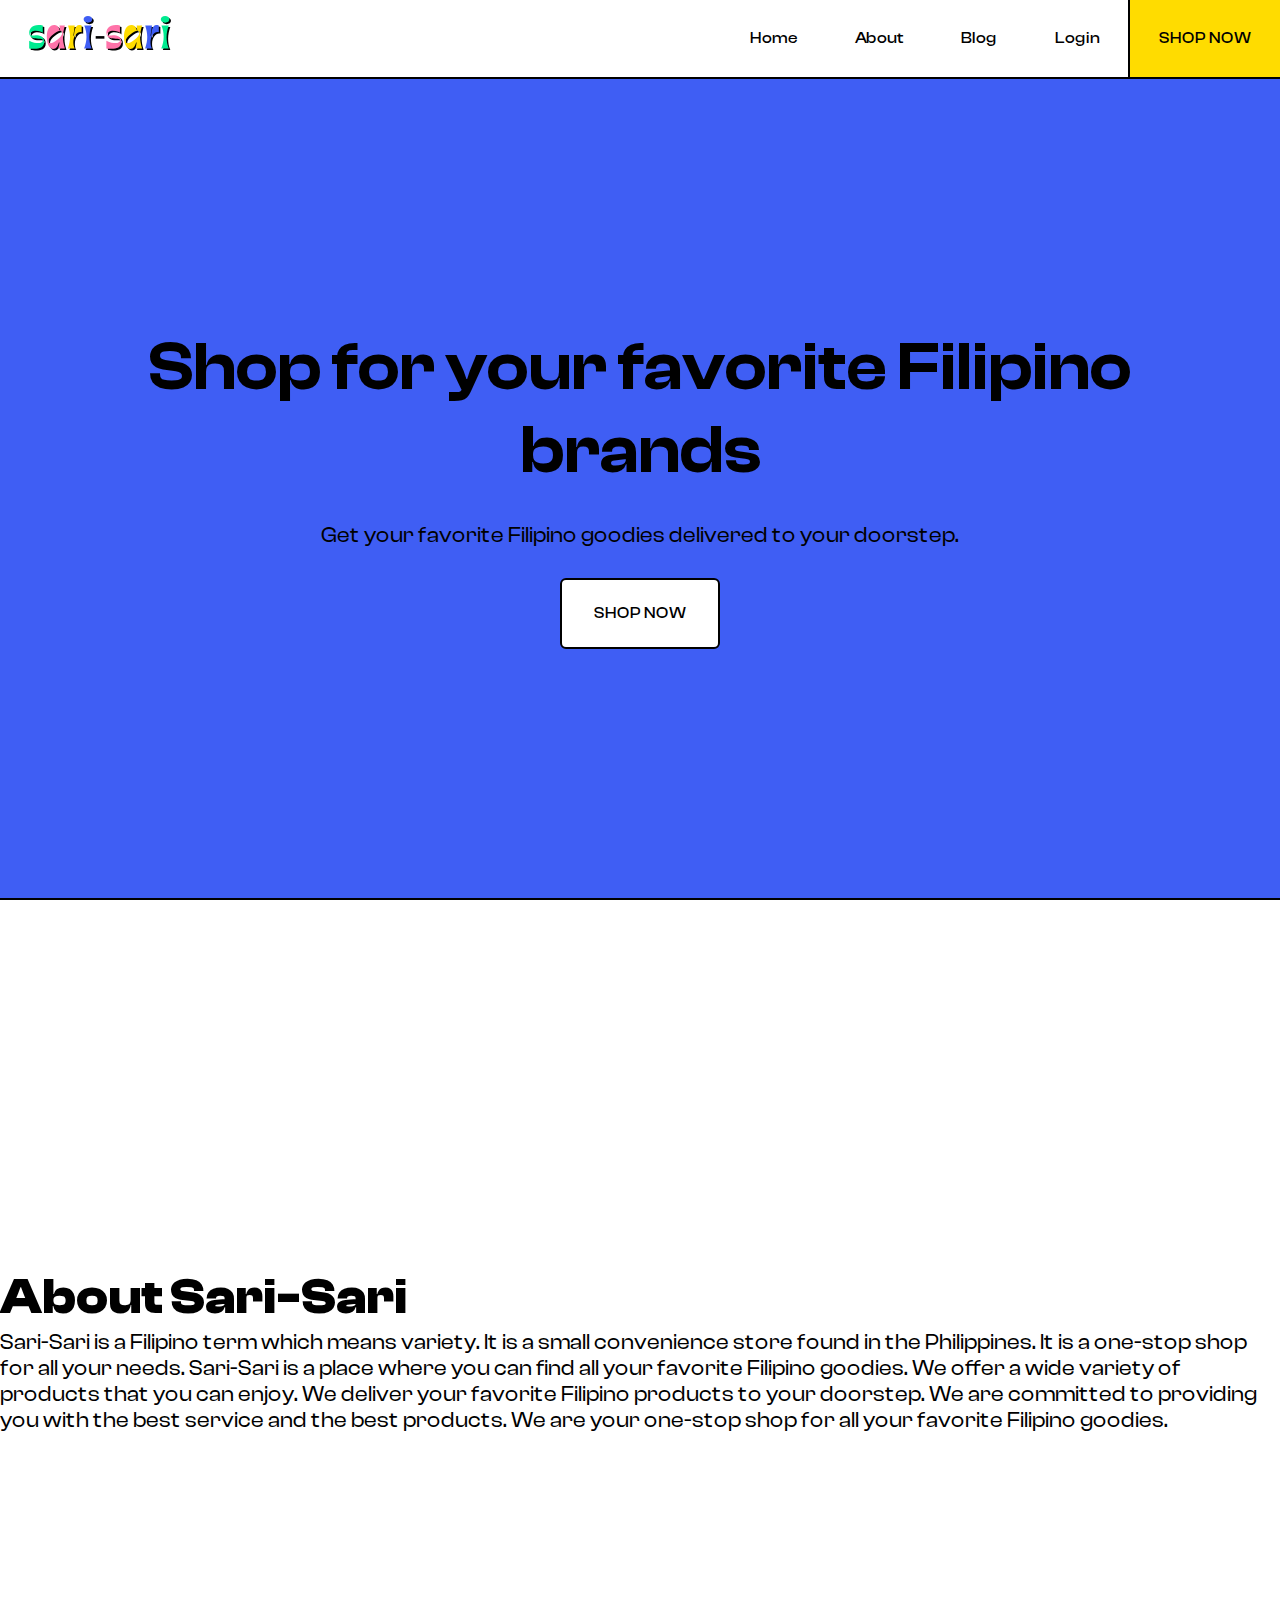
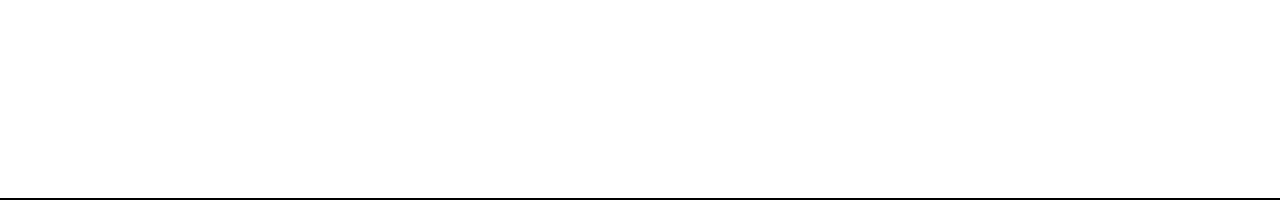
==== index.html @ 9cb16bab "Finished set-up and initial design of homepage" ====
<!DOCTYPE html>
<html lang="en">
<head>
  <meta charset="UTF-8">
  <meta name="viewport" content="width=device-width, initial-scale=1.0">
  <title>Sari-Sari | Your Local Webstore</title>

  <link rel="stylesheet" href="styles/general.css">
  <link rel="stylesheet" href="styles/index.css">
</head>
<body>
  <header>
    <nav>
      <div class="logo">
        <img src="images/sari-sari-logo2.svg" alt="Sari-Sari Logo">
      </div>
      <div class="nav-links flex-center">
        <a href="#">Home</a>
        <a href="#">About</a>
        <a href="#">Blog</a>
        <a href="#">Login</a>
        <a href="#">SHOP NOW</a>
      </div>
    </nav>
  </header>

  <main>
    <section class="hero one-panel flex-center">
      <div class="hero-text">
        <h1>Shop for your favorite Filipino brands</h1>
        <h5>Get your favorite Filipino goodies delivered to your doorstep.</h5>
      </div>
      <a href="#" class="btn">SHOP NOW</a>
      <!-- <div class="hero-image">
        <img src="images/hero-image.png" alt="Filipino snacks and drinks">
      </div> -->
    </section>

    <section class="about one-panel flex-center">
      <div class="about-text">
        <h2>About Sari-Sari</h2>
        <h5>Sari-Sari is a Filipino term which means variety. It is a small convenience store found in the Philippines. It is a one-stop shop for all your needs. Sari-Sari is a place where you can find all your favorite Filipino goodies. We offer a wide variety of products that you can enjoy. We deliver your favorite Filipino products to your doorstep. We are committed to providing you with the best service and the best products. We are your one-stop shop for all your favorite Filipino goodies.</h5>
      </div>
      <!-- <div class="about-image">
        <img src="images/about-image.png" alt="Filipino snacks and drinks">
      </div> -->
    </section>
  </main>
</body>
</html>
---- styles/general.css ----
/* *Clash Display Font by Indian Type Foundry under the ITF license. */
@import url('clash-display.css');

:root {
  /* ?Color Palette */
  --black: #000;
  --white: #fff;
  --green: #00EB90;
  --pink: #FF73A9;
  --yellow: #FFDC00;
  --blue: #3F5EF4;
}


/* *General Style Reset and Default */
* {
  margin: 0;
  padding: 0;
  box-sizing: border-box;
  text-rendering: optimizeLegibility;
}

h1 {font-size: 4.210rem; font-weight: 600;}

h2 {font-size: 3.158rem;}

h3 {font-size: 2.369rem;}

h4 {font-size: 1.777rem;}

h5 {font-size: 1.333rem; font-weight: 450;}

small {font-size: 0.750rem;}

body {
  font-size: 100%;
  font-family: 'ClashDisplay-Variable', fallback, sans-serif;
}

a {
  text-decoration: none;
  color: inherit;
}


/* *Reusable Styles and Components */
.flex-center {
  display: flex;
  justify-content: center;
  align-items: center;
}

.one-panel {
  height: 100vh;
  width: 100vw;
  border-bottom: 2px solid var(--black);
}

.btn {
  display: inline-block;
  padding: 1.5rem 2rem;
  background-color: var(--white);
  color: var(--black);
  font-weight: 500;
  border: 2px solid var(--black);
  border-radius: 6px;
  cursor: pointer;
  transition: all cubic-bezier(0.4, 0, 0.2, 1) 0.15s;
}

.btn:hover {
  background-color: var(--yellow);
  box-shadow: 6px 6px 0 var(--black);
  transform: translate(-6px, -6px); 
}
---- styles/index.css ----
/* *Navigation Bar and Menu */
.logo {
  width: 170px;
  margin: 0 1rem;
}

.logo img {
  width: 100%;
  height: auto;
}

header {
  position: fixed;
  width: 100%;
  z-index: 999;
}

nav {
  display: flex;
  justify-content: space-between;
  align-items: center;
  background-color: var(--white);
  border-bottom: var(--black) 2px solid;
}

.nav-links a {
  padding: 1.8rem;
  font-weight: 500;
}

.nav-links a:last-child {
  border-left: var(--black) 2px solid;
  background-color: var(--yellow);
}

.nav-links a:hover {
  background-color: var(--black);
  color: var(--white);
}

/* *Hero Section Styles */
.hero {
  background-color: var(--blue);
  flex-direction: column;
}

.hero-text {
  margin-top: 3rem;
}

.hero-text h1,
.hero-text h5{
  text-align: center;
  margin: 1.8rem;
}

.hero-text h5 {
  line-height: 1.8rem;
}
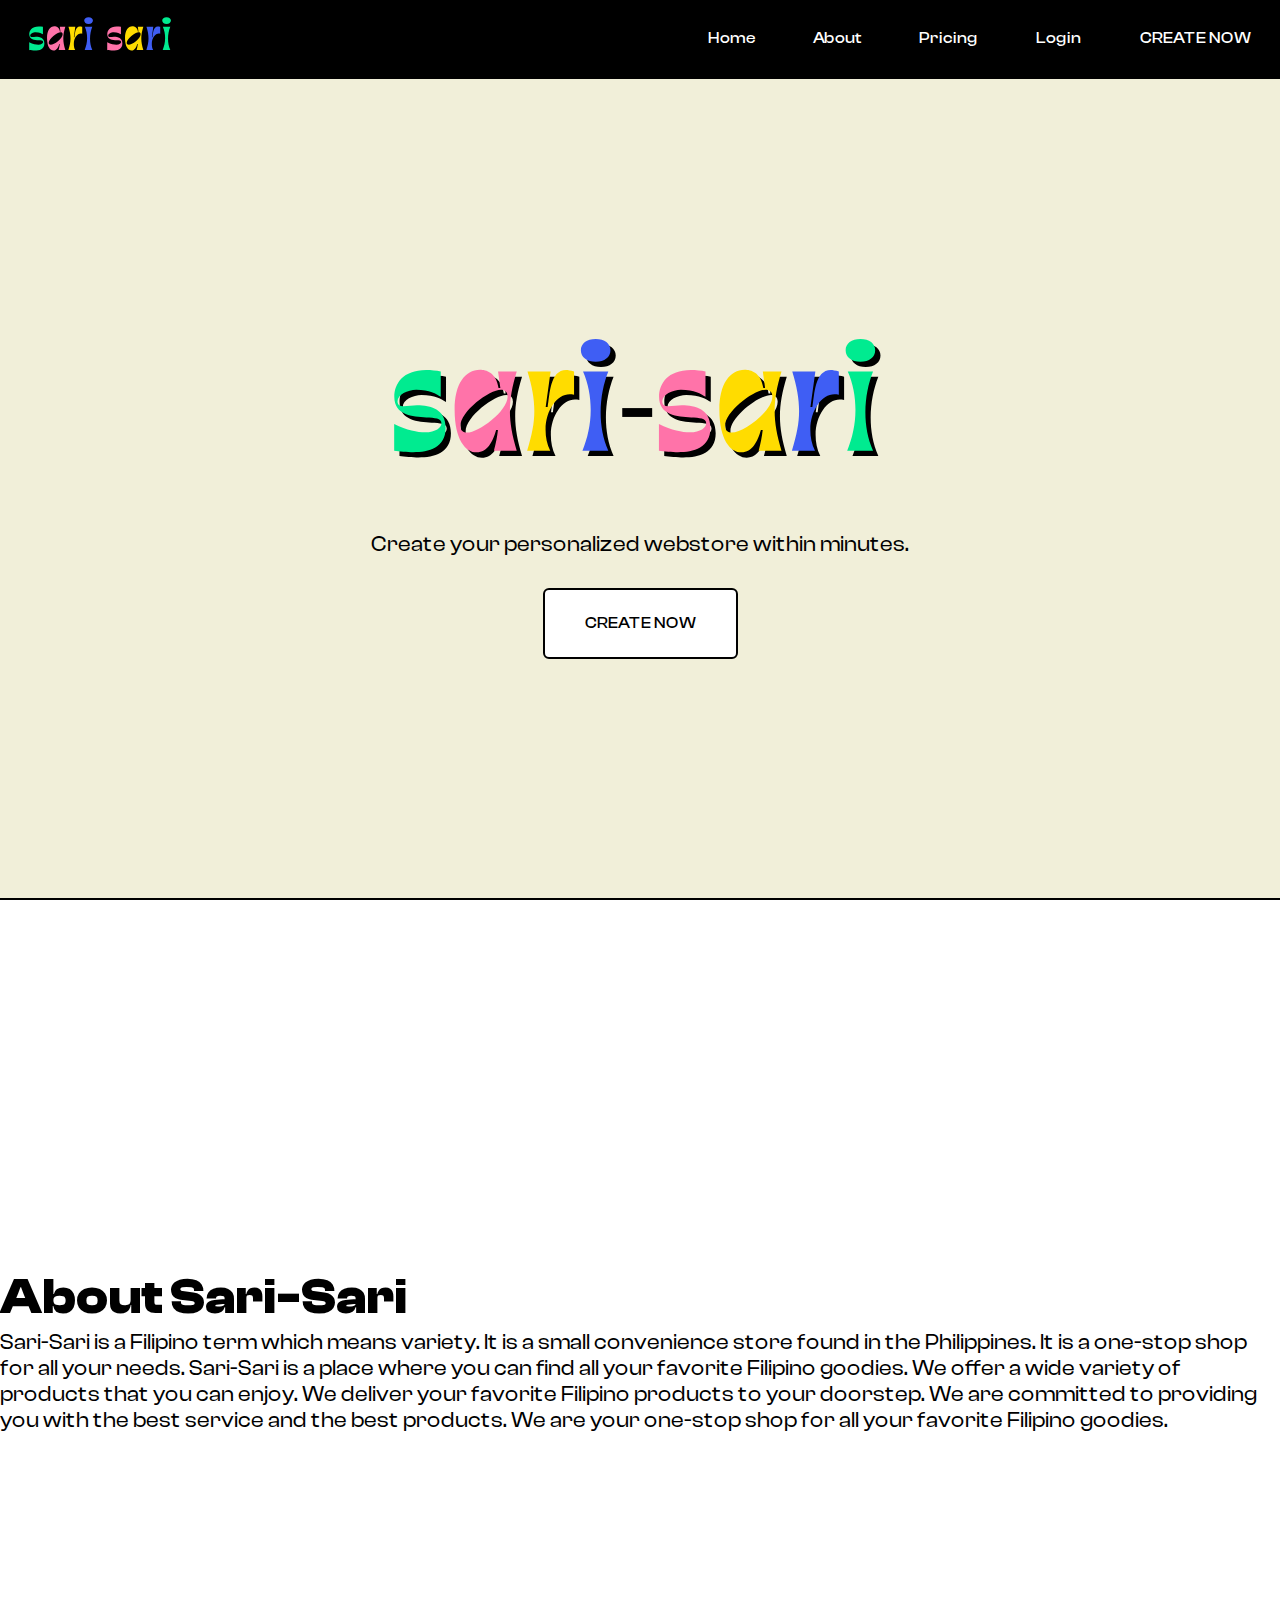
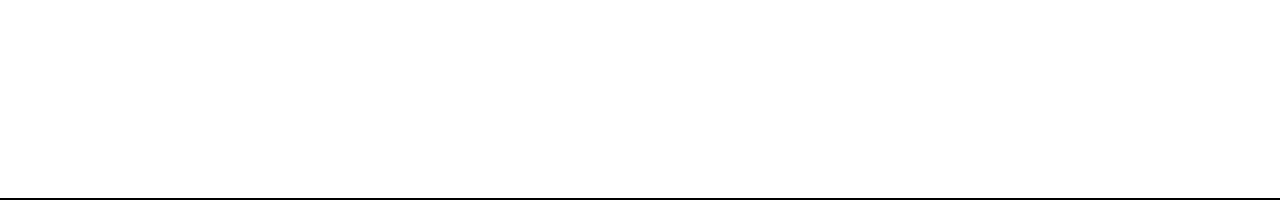
==== commit 05cb7ceb: "For techno pitch" ====
--- a/index.html
+++ b/index.html
@@ -9,17 +9,20 @@
   <link rel="stylesheet" href="styles/index.css">
 </head>
 <body>
+  <!-- <div class="loader">
+    <div class="txt">Sari-Sari</div>
+  </div> -->
   <header>
     <nav>
       <div class="logo">
-        <img src="images/sari-sari-logo2.svg" alt="Sari-Sari Logo">
+        <img src="images/sari-sari-logo.svg" alt="Sari-Sari Logo">
       </div>
       <div class="nav-links flex-center">
         <a href="#">Home</a>
         <a href="#">About</a>
-        <a href="#">Blog</a>
+        <a href="#">Pricing</a>
         <a href="#">Login</a>
-        <a href="#">SHOP NOW</a>
+        <a href="./redirect.html">CREATE NOW</a>
       </div>
     </nav>
   </header>
@@ -27,10 +30,10 @@
   <main>
     <section class="hero one-panel flex-center">
       <div class="hero-text">
-        <h1>Shop for your favorite Filipino brands</h1>
-        <h5>Get your favorite Filipino goodies delivered to your doorstep.</h5>
+        <img src="images/sari-sari-logo2.svg" alt="Sari-Sari Logo">
+        <h5>Create your personalized webstore within minutes.</h5>
       </div>
-      <a href="#" class="btn">SHOP NOW</a>
+      <a href="./redirect.html" class="btn">CREATE NOW</a>
       <!-- <div class="hero-image">
         <img src="images/hero-image.png" alt="Filipino snacks and drinks">
       </div> -->
--- a/styles/general.css
+++ b/styles/general.css
@@ -58,7 +58,7 @@
 
 .btn {
   display: inline-block;
-  padding: 1.5rem 2rem;
+  padding: 1.5rem 2.5rem;
   background-color: var(--white);
   color: var(--black);
   font-weight: 500;
@@ -72,4 +72,134 @@
   background-color: var(--yellow);
   box-shadow: 6px 6px 0 var(--black);
   transform: translate(-6px, -6px); 
-}+}
+
+.loader {
+  position: fixed;
+  top: -1%;
+  left: -1%;
+  right: -1%;
+  bottom: -1%;
+  z-index: 99999;
+  background-color: #f1efd9; }
+  .loader .txt {
+    position: absolute;
+    top: 50%;
+    left: 50%;
+    -webkit-transform: translate(-50%, -50%);
+        -ms-transform: translate(-50%, -50%);
+            transform: translate(-50%, -50%);
+    text-align: center;
+    font-family: 'ClashDisplay-Regular', Arial, Helvetica, sans-serif;
+    font-weight: normal;
+    font-variation-settings: "wght" 560, "wdth" 170, "ital" 50;
+    font-size: 4.16667em;
+    /* -- @include break(mobile)-- */
+    color: #A238FF;
+    -webkit-animation: txtAnim 4s 0.5s linear infinite;
+            animation: txtAnim 4s 0.5s linear infinite;
+    -webkit-transform-style: preserve-3d;
+            transform-style: preserve-3d; }
+    @supports (font-variation-settings: normal) {
+      .loader .txt {
+        font-family: 'ClashDisplay-Variable', Arial, Helvetica, sans-serif;
+        font-weight: normal; } }
+    @media only screen and (max-width: 768px) {
+      .loader .txt {
+        font-size: 2.08333em; } }
+
+.transition {
+  position: fixed;
+  top: -1%;
+  left: -1%;
+  right: -1%;
+  bottom: -1%;
+  z-index: 99999;
+  background-color: #EFEFEF;
+  display: none; }
+  .transition .txt {
+    position: absolute;
+    top: 50%;
+    left: 50%;
+    -webkit-transform: translate(-50%, -50%);
+        -ms-transform: translate(-50%, -50%);
+            transform: translate(-50%, -50%);
+    text-align: center;
+    font-family: 'ClashDisplay-Regular', Arial, Helvetica, sans-serif;
+    font-weight: normal;
+    font-variation-settings: "wght" 560, "wdth" 170, "ital" 50;
+    font-size: 4.16667em;
+    /* -- @include break(mobile)-- */
+    color: #232323;
+    -webkit-animation: txtAnimT 4s 0.2s linear infinite;
+            animation: txtAnimT 4s 0.2s linear infinite;
+    -webkit-transform-style: preserve-3d;
+            transform-style: preserve-3d;
+    white-space: nowrap; }
+    @supports (font-variation-settings: normal) {
+      .transition .txt {
+        font-family: 'ClashDisplay-Variable', Arial, Helvetica, sans-serif;
+        font-weight: normal; } }
+    @media only screen and (max-width: 768px) {
+      .transition .txt {
+        font-size: 2.08333em; } }
+
+@keyframes txtAnim {
+  0% {
+    font-variation-settings: "wght" 560, "wdth" 170, "ital" 50;
+    color: #A238FF; }
+  15% {
+    font-variation-settings: "wght" 560, "wdth" 170, "ital" 50;
+    color: #A238FF; }
+  20% {
+    font-variation-settings: "wght" 560, "wdth" 70, "ital" 50;
+    color: #23D78C; }
+  35% {
+    font-variation-settings: "wght" 560, "wdth" 70, "ital" 50;
+    color: #23D78C; }
+  40% {
+    font-variation-settings: "wght" 440, "wdth" 120, "ital" 0;
+    color: #FF1E0A; }
+  55% {
+    font-variation-settings: "wght" 440, "wdth" 120, "ital" 0;
+    color: #FF1E0A; }
+  60% {
+    font-variation-settings: "wght" 310, "wdth" 25, "ital" 0;
+    color: #FFD700; }
+  75% {
+    font-variation-settings: "wght" 310, "wdth" 25, "ital" 0;
+    color: #FFD700; }
+  80% {
+    font-variation-settings: "wght" 440, "wdth" 70, "ital" 50;
+    color: #2346DC; }
+  95% {
+    font-variation-settings: "wght" 440, "wdth" 70, "ital" 50;
+    color: #2346DC; }
+  100% {
+    font-variation-settings: "wght" 560, "wdth" 170, "ital" 50;
+    color: #A238FF; } }
+
+  @keyframes txtAnimT {
+      0% {
+        font-variation-settings: "wght" 560, "wdth" 170, "ital" 50; }
+      15% {
+        font-variation-settings: "wght" 560, "wdth" 170, "ital" 50; }
+      20% {
+        font-variation-settings: "wght" 560, "wdth" 70, "ital" 50; }
+      35% {
+        font-variation-settings: "wght" 560, "wdth" 70, "ital" 50; }
+      40% {
+        font-variation-settings: "wght" 440, "wdth" 120, "ital" 0; }
+      55% {
+        font-variation-settings: "wght" 440, "wdth" 120, "ital" 0; }
+      60% {
+        font-variation-settings: "wght" 310, "wdth" 25, "ital" 0; }
+      75% {
+        font-variation-settings: "wght" 310, "wdth" 25, "ital" 0; }
+      80% {
+        font-variation-settings: "wght" 440, "wdth" 70, "ital" 50; }
+      95% {
+        font-variation-settings: "wght" 440, "wdth" 70, "ital" 50; }
+      100% {
+        font-variation-settings: "wght" 560, "wdth" 170, "ital" 50; } }
+    --- a/styles/index.css
+++ b/styles/index.css
@@ -19,28 +19,28 @@
   display: flex;
   justify-content: space-between;
   align-items: center;
-  background-color: var(--white);
+  background-color: var(--black);
   border-bottom: var(--black) 2px solid;
 }
 
 .nav-links a {
   padding: 1.8rem;
   font-weight: 500;
+  color: var(--white)
 }
 
 .nav-links a:last-child {
   border-left: var(--black) 2px solid;
-  background-color: var(--yellow);
 }
 
 .nav-links a:hover {
-  background-color: var(--black);
-  color: var(--white);
+  background-color: var(--white);
+  color: var(--black);
 }
 
 /* *Hero Section Styles */
 .hero {
-  background-color: var(--blue);
+  background-color: #f1efd9;
   flex-direction: column;
 }
 
@@ -51,7 +51,7 @@
 .hero-text h1,
 .hero-text h5{
   text-align: center;
-  margin: 1.8rem;
+  margin-bottom: 1.8rem;
 }
 
 .hero-text h5 {
